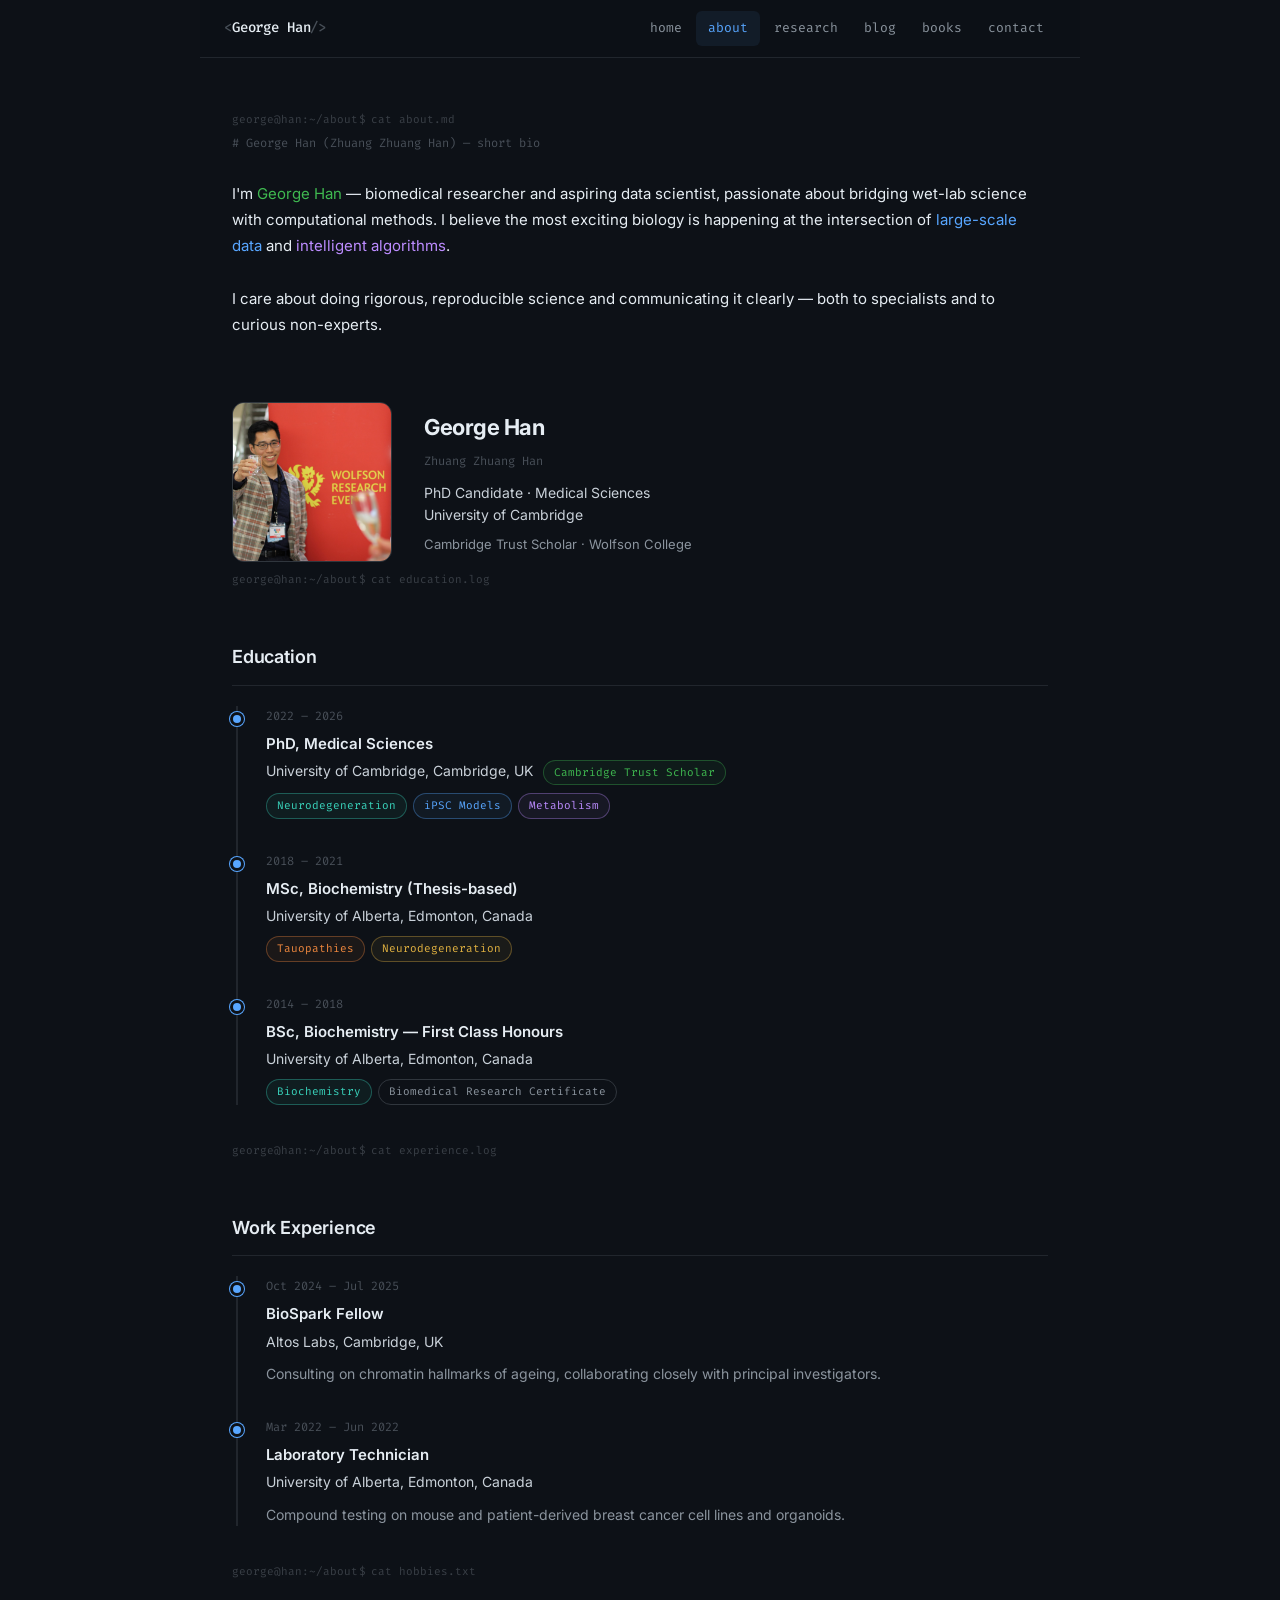
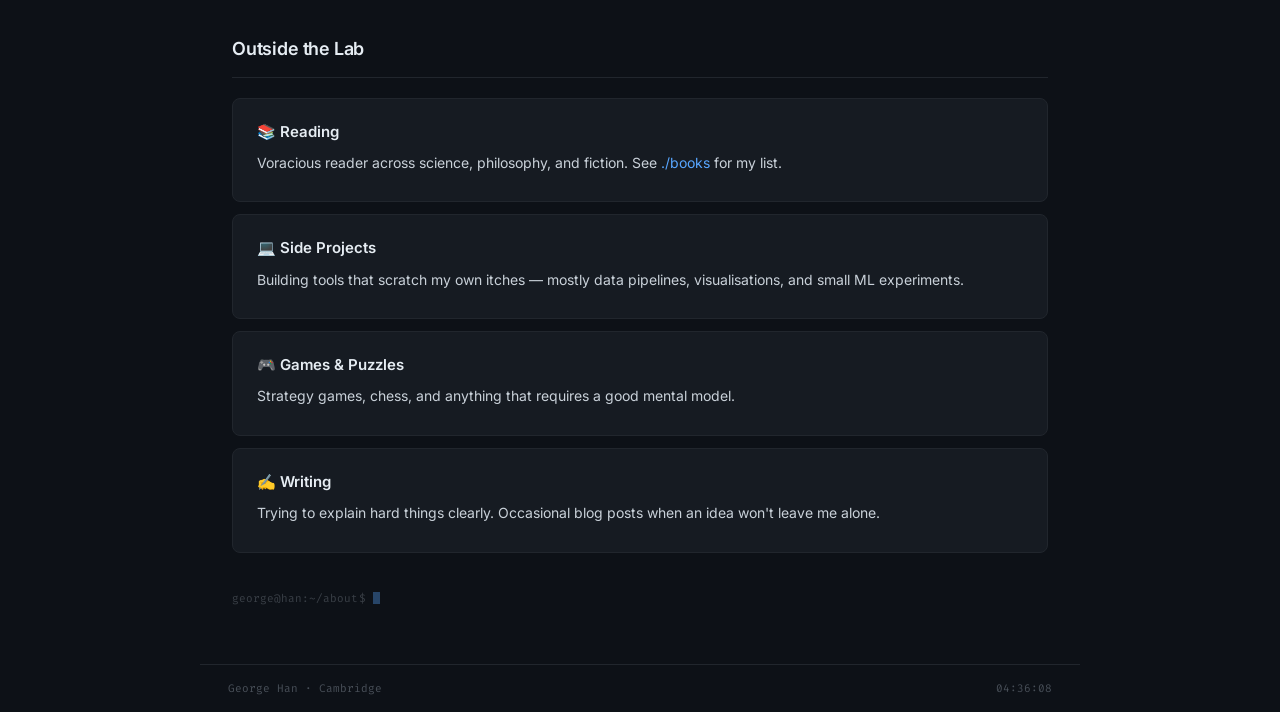
==== about.html @ 1601e727 "Add css, js, img, and blog assets" ====
<!DOCTYPE html>
<html lang="en">
<head>
  <meta charset="UTF-8" />
  <meta name="viewport" content="width=device-width, initial-scale=1.0" />
  <title>About — George Han</title>
  <link rel="stylesheet" href="css/style.css" />
</head>
<body data-page="about.html" data-path="~/about">

  <div class="window">

    <header>
      <a class="site-logo" href="index.html"><span class="lb">&lt;</span>George Han<span class="lb">/&gt;</span></a>
      <nav id="nav"></nav>
    </header>

    <main>

      <div class="prompt">
        <span class="p-user">george</span><span class="p-at">@</span><span class="p-host">han</span><span class="p-sep">:</span><span class="p-path">~/about</span><span class="p-sym">$</span>
        <span class="p-cmd">cat about.md</span>
      </div>

      <div class="output">
        <p class="dimmed cmt">George Han (Zhuang Zhuang Han) — short bio</p>
        <br />
        <p>
          I'm <span class="green">George Han</span> — biomedical researcher and aspiring data scientist,
          passionate about bridging wet-lab science with computational methods.
          I believe the most exciting biology is happening at the intersection of
          <span class="blue">large-scale data</span> and <span class="mauve">intelligent algorithms</span>.
        </p>
        <br />
        <p class="sub0">
          I care about doing rigorous, reproducible science and communicating it clearly —
          both to specialists and to curious non-experts.
        </p>
      </div>

      <!-- Profile photo -->
      <div class="profile-section">
        <img class="profile-photo" src="img/profile.jpeg" alt="George Han" />
        <div class="profile-details">
          <div class="profile-name">George Han</div>
          <div class="profile-legal">Zhuang Zhuang Han</div>
          <div class="profile-title">PhD Candidate · Medical Sciences<br>University of Cambridge</div>
          <div class="profile-inst">Cambridge Trust Scholar · Wolfson College</div>
        </div>
      </div>

      <!-- Education -->
      <div class="prompt">
        <span class="p-user">george</span><span class="p-at">@</span><span class="p-host">han</span><span class="p-sep">:</span><span class="p-path">~/about</span><span class="p-sym">$</span>
        <span class="p-cmd">cat education.log</span>
      </div>

      <div class="output">
        <div class="sh">Education</div>
        <div class="timeline">

          <div class="tl-item">
            <div class="tl-period">2022 – 2026</div>
            <div class="tl-role">PhD, Medical Sciences</div>
            <div class="tl-org">University of Cambridge, Cambridge, UK <span class="tag tg" style="margin-left:6px;">Cambridge Trust Scholar</span></div>
            <div class="tags" style="margin-top:8px;">
              <span class="tag tt">Neurodegeneration</span>
              <span class="tag tb">iPSC Models</span>
              <span class="tag tm">Metabolism</span>
            </div>
          </div>

          <div class="tl-item">
            <div class="tl-period">2018 – 2021</div>
            <div class="tl-role">MSc, Biochemistry (Thesis-based)</div>
            <div class="tl-org">University of Alberta, Edmonton, Canada</div>
            <div class="tags" style="margin-top:8px;">
              <span class="tag tp">Tauopathies</span>
              <span class="tag ty">Neurodegeneration</span>
            </div>
          </div>

          <div class="tl-item">
            <div class="tl-period">2014 – 2018</div>
            <div class="tl-role">BSc, Biochemistry — First Class Honours</div>
            <div class="tl-org">University of Alberta, Edmonton, Canada</div>
            <div class="tags" style="margin-top:8px;">
              <span class="tag tt">Biochemistry</span>
              <span class="tag ts">Biomedical Research Certificate</span>
            </div>
          </div>

        </div>
      </div>

      <!-- Work experience -->
      <div class="prompt">
        <span class="p-user">george</span><span class="p-at">@</span><span class="p-host">han</span><span class="p-sep">:</span><span class="p-path">~/about</span><span class="p-sym">$</span>
        <span class="p-cmd">cat experience.log</span>
      </div>

      <div class="output">
        <div class="sh">Work Experience</div>
        <div class="timeline">

          <div class="tl-item">
            <div class="tl-period">Oct 2024 – Jul 2025</div>
            <div class="tl-role">BioSpark Fellow</div>
            <div class="tl-org">Altos Labs, Cambridge, UK</div>
            <div class="tl-desc">
              Consulting on chromatin hallmarks of ageing, collaborating closely with principal investigators.
            </div>
          </div>

          <div class="tl-item">
            <div class="tl-period">Mar 2022 – Jun 2022</div>
            <div class="tl-role">Laboratory Technician</div>
            <div class="tl-org">University of Alberta, Edmonton, Canada</div>
            <div class="tl-desc">
              Compound testing on mouse and patient-derived breast cancer cell lines and organoids.
            </div>
          </div>

        </div>
      </div>

      <!-- Hobbies -->
      <div class="prompt">
        <span class="p-user">george</span><span class="p-at">@</span><span class="p-host">han</span><span class="p-sep">:</span><span class="p-path">~/about</span><span class="p-sym">$</span>
        <span class="p-cmd">cat hobbies.txt</span>
      </div>

      <div class="output">
        <div class="sh">Outside the Lab</div>
        <div class="card">
          <div class="card-title">📚 Reading</div>
          <p>Voracious reader across science, philosophy, and fiction. See <a href="books.html">./books</a> for my list.</p>
        </div>
        <div class="card blue">
          <div class="card-title">💻 Side Projects</div>
          <p>Building tools that scratch my own itches — mostly data pipelines, visualisations, and small ML experiments.</p>
        </div>
        <div class="card mauve">
          <div class="card-title">🎮 Games &amp; Puzzles</div>
          <p>Strategy games, chess, and anything that requires a good mental model.</p>
        </div>
        <div class="card peach">
          <div class="card-title">✍️ Writing</div>
          <p>Trying to explain hard things clearly. Occasional blog posts when an idea won't leave me alone.</p>
        </div>
      </div>

      <div class="prompt">
        <span class="p-user">george</span><span class="p-at">@</span><span class="p-host">han</span><span class="p-sep">:</span><span class="p-path">~/about</span><span class="p-sym">$</span>
        <span class="cursor"></span>
      </div>

    </main>

    <footer>
      <span>George Han · Cambridge</span>
      <span id="clock"></span>
    </footer>

  </div>

  <script src="js/main.js"></script>
</body>
</html>
---- css/style.css ----
@import url('https://fonts.googleapis.com/css2?family=Inter:wght@300;400;500;600;700&family=Fira+Code:wght@400;500&display=swap');

/* ---- Subtle Geek — Clean Dark ---- */
:root {
  --bg:        #0d1117;
  --surface:   #161b22;
  --surface2:  #0d1117;
  --border:    #21262d;
  --border2:   #30363d;
  --text:      #e6edf3;
  --sub1:      #c9d1d9;
  --sub0:      #8b949e;
  --dimmed:    #484f58;
  --accent:    #58a6ff;
  --accent-h:  #79c0ff;
  --green:     #3fb950;
  --teal:      #39d3bb;
  --mauve:     #bc8cff;
  --yellow:    #e3b341;
  --orange:    #f0883e;
  --red:       #ff7b72;

  --font-sans: 'Inter', -apple-system, BlinkMacSystemFont, 'Segoe UI', sans-serif;
  --font-mono: 'Fira Code', 'JetBrains Mono', Consolas, monospace;
}

*, *::before, *::after { box-sizing: border-box; margin: 0; padding: 0; }
html, body { height: 100%; }

body {
  background: var(--bg);
  color: var(--text);
  font-family: var(--font-sans);
  font-size: 15px;
  line-height: 1.75;
  -webkit-font-smoothing: antialiased;
}

/* ---- Layout ---- */
.window {
  max-width: 880px;
  margin: 0 auto;
  min-height: 100vh;
  display: flex;
  flex-direction: column;
}

/* ---- Header ---- */
header {
  display: flex;
  align-items: center;
  justify-content: space-between;
  padding: 0 24px;
  height: 58px;
  background: rgba(13,17,23,0.9);
  backdrop-filter: blur(12px);
  -webkit-backdrop-filter: blur(12px);
  border-bottom: 1px solid var(--border);
  position: sticky;
  top: 0;
  z-index: 200;
}

.site-logo {
  font-family: var(--font-mono);
  font-size: 14px;
  font-weight: 500;
  color: var(--text);
  text-decoration: none;
  letter-spacing: -0.01em;
  flex-shrink: 0;
}
.site-logo:hover { color: var(--accent); text-decoration: none; }
.site-logo .lb { color: var(--dimmed); }

/* ---- Navigation ---- */
nav {
  display: flex;
  gap: 2px;
  overflow-x: auto;
  scrollbar-width: none;
}
nav::-webkit-scrollbar { display: none; }

nav a {
  padding: 6px 12px;
  color: var(--sub0);
  text-decoration: none;
  font-size: 13px;
  font-family: var(--font-mono);
  border-radius: 6px;
  transition: color 0.15s, background 0.15s;
  white-space: nowrap;
}
nav a:hover { color: var(--text); background: var(--surface); }
nav a.active { color: var(--accent); background: rgba(88,166,255,0.08); }

/* ---- Main ---- */
main {
  flex: 1;
  padding: 52px 32px;
}

/* ---- Section headings ---- */
.sh {
  font-size: 18px;
  font-weight: 600;
  color: var(--text);
  margin: 52px 0 20px;
  padding-bottom: 12px;
  border-bottom: 1px solid var(--border);
  font-family: var(--font-sans);
  letter-spacing: -0.01em;
}
.sh::before { content: none; }

.sh2 {
  font-size: 11px;
  font-weight: 600;
  color: var(--sub0);
  margin: 28px 0 12px;
  font-family: var(--font-mono);
  text-transform: uppercase;
  letter-spacing: 0.1em;
}
.sh2::before { content: none; }

/* ---- Prompt — very subtle, just a trace of geek ---- */
.prompt {
  display: flex;
  align-items: center;
  flex-wrap: wrap;
  gap: 0;
  margin-bottom: 4px;
  font-family: var(--font-mono);
  font-size: 11px;
  opacity: 0.35;
}
.p-user, .p-at, .p-host, .p-sep, .p-path, .p-sym, .p-cmd { color: var(--sub0); }
.p-sym { margin: 0 5px 0 1px; }

/* Cursor */
.cursor {
  display: inline-block;
  width: 7px; height: 1.1em;
  background: var(--accent);
  vertical-align: text-bottom;
  animation: blink 1.1s step-end infinite;
  margin-left: 2px;
}
@keyframes blink { 0%,100%{opacity:1} 50%{opacity:0} }

/* ---- Output / comment ---- */
.output { margin-bottom: 36px; }
.cmt {
  color: var(--dimmed);
  font-family: var(--font-mono);
  font-size: 12px;
}
.cmt::before { content: '# '; }

/* ---- Hero ---- */
.hero-name {
  font-size: clamp(32px, 6vw, 54px);
  font-weight: 700;
  color: var(--text);
  letter-spacing: -0.03em;
  line-height: 1.05;
  margin: 28px 0 12px;
  font-family: var(--font-sans);
}

.tagline {
  color: var(--sub0);
  font-size: 15px;
  margin-bottom: 28px;
}
.tagline .sep { color: var(--border2); margin: 0 10px; }

/* Boot sequence — tucked inside a subtle code box ---- */
#boot {
  font-family: var(--font-mono);
  font-size: 12px;
  color: var(--dimmed);
  line-height: 2;
  min-height: 60px;
  margin-bottom: 36px;
  padding: 16px 20px;
  background: var(--surface);
  border: 1px solid var(--border);
  border-radius: 8px;
}
#boot .ok   { color: var(--green); }
#boot .warn { color: var(--yellow); }
#boot .info { color: var(--accent); }

/* ---- Home quick-links ---- */
.cmd-menu {
  margin: 28px 0;
  display: grid;
  grid-template-columns: repeat(auto-fill, minmax(220px, 1fr));
  gap: 12px;
}
.cmd-item {
  background: var(--surface);
  border: 1px solid var(--border);
  border-radius: 8px;
  padding: 18px 20px;
  display: flex;
  flex-direction: column;
  gap: 6px;
  text-decoration: none;
  color: inherit;
  transition: border-color 0.15s, transform 0.15s;
}
.cmd-item:hover {
  border-color: var(--accent);
  transform: translateY(-1px);
  text-decoration: none;
  color: inherit;
}
.cmd-item .cmd-sym  { color: var(--dimmed); font-size: 11px; font-family: var(--font-mono); }
.cmd-item .cmd-name { color: var(--text); font-weight: 600; font-size: 14px; }
.cmd-item .cmd-desc { color: var(--sub0); font-size: 13px; }

/* ---- Cards ---- */
.card {
  background: var(--surface);
  border: 1px solid var(--border);
  border-radius: 8px;
  padding: 20px 24px;
  margin-bottom: 12px;
  transition: border-color 0.15s;
}
.card:hover { border-color: var(--border2); }
.card.blue, .card.mauve, .card.peach,
.card.teal, .card.yellow { border-color: var(--border); }

.card-title { color: var(--text); font-weight: 600; font-size: 15px; margin-bottom: 4px; }
.card-sub   { color: var(--sub0); font-size: 13px; margin-bottom: 6px; }
.card-date  { color: var(--dimmed); font-size: 12px; font-family: var(--font-mono); }
.card p     { color: var(--sub1); font-size: 14px; margin: 6px 0; }

/* ---- Timeline ---- */
.timeline { border-left: 2px solid var(--border); padding-left: 28px; margin: 4px 0 4px 4px; }
.tl-item  { position: relative; margin-bottom: 32px; }
.tl-item::before {
  content: '';
  position: absolute; left: -33px; top: 9px;
  width: 8px; height: 8px;
  border-radius: 50%;
  background: var(--accent);
  box-shadow: 0 0 0 3px var(--bg), 0 0 0 4px var(--accent);
}
.tl-period { color: var(--dimmed); font-size: 12px; font-family: var(--font-mono); }
.tl-role   { color: var(--text); font-weight: 600; font-size: 15px; margin: 4px 0 2px; }
.tl-org    { color: var(--sub1); font-size: 14px; }
.tl-desc   { color: var(--sub0); font-size: 14px; margin-top: 8px; line-height: 1.65; }

/* ---- Tags ---- */
.tags { margin: 10px 0 0; display: flex; flex-wrap: wrap; gap: 6px; }
.tag {
  display: inline-block;
  padding: 2px 10px;
  font-size: 11px;
  border-radius: 20px;
  border: 1px solid var(--border2);
  color: var(--sub0);
  font-family: var(--font-mono);
}
.tg { color: var(--green);   border-color: rgba(63,185,80,0.35);   background: rgba(63,185,80,0.06);   }
.tb { color: var(--accent);  border-color: rgba(88,166,255,0.35);  background: rgba(88,166,255,0.06);  }
.tm { color: var(--mauve);   border-color: rgba(188,140,255,0.35); background: rgba(188,140,255,0.06); }
.tt { color: var(--teal);    border-color: rgba(57,211,187,0.35);  background: rgba(57,211,187,0.06);  }
.tp { color: var(--orange);  border-color: rgba(240,136,62,0.35);  background: rgba(240,136,62,0.06);  }
.ty { color: var(--yellow);  border-color: rgba(227,179,65,0.35);  background: rgba(227,179,65,0.06);  }
.ts { color: var(--sub0);    border-color: var(--border2); }

/* ---- Inline colours ---- */
.green  { color: var(--green);   }
.blue   { color: var(--accent);  }
.teal   { color: var(--teal);    }
.mauve  { color: var(--mauve);   }
.red    { color: var(--red);     }
.yellow { color: var(--yellow);  }
.peach  { color: var(--orange);  }
.dimmed { color: var(--dimmed);  }
.sky    { color: var(--accent-h);}

/* ---- Links ---- */
a { color: var(--accent); text-decoration: none; }
a:hover { text-decoration: underline; text-underline-offset: 3px; }

/* ---- Code ---- */
pre, code { font-family: var(--font-mono); }
code {
  background: var(--surface);
  border: 1px solid var(--border);
  border-radius: 4px;
  padding: 1px 6px;
  font-size: 13px;
  color: var(--sub1);
}
pre {
  background: var(--surface);
  border: 1px solid var(--border);
  border-radius: 8px;
  padding: 20px;
  overflow-x: auto;
  margin: 16px 0;
}
pre code { background: none; border: none; padding: 0; }

/* ---- Contact form ---- */
.t-form .field { margin-bottom: 20px; }
.t-form label {
  display: block;
  color: var(--sub1);
  margin-bottom: 6px;
  font-size: 13px;
  font-weight: 500;
}
.t-form label::before { content: none; }
.t-form input,
.t-form textarea {
  width: 100%;
  background: var(--surface);
  border: 1px solid var(--border);
  border-radius: 6px;
  color: var(--text);
  font-family: var(--font-sans);
  font-size: 14px;
  padding: 10px 14px;
  outline: none;
  transition: border-color 0.15s, box-shadow 0.15s;
}
.t-form input:focus,
.t-form textarea:focus {
  border-color: var(--accent);
  box-shadow: 0 0 0 3px rgba(88,166,255,0.12);
}
.t-form textarea { resize: vertical; min-height: 130px; }

.btn {
  background: var(--accent);
  border: none;
  border-radius: 6px;
  color: #fff;
  font-family: var(--font-sans);
  font-size: 14px;
  font-weight: 500;
  padding: 10px 28px;
  cursor: pointer;
  transition: background 0.15s, transform 0.1s;
}
.btn:hover { background: var(--accent-h); }
.btn:active { transform: scale(0.98); }

/* ---- Social links ---- */
.socials { display: flex; flex-wrap: wrap; gap: 10px; margin: 16px 0; }
.social-link {
  display: inline-flex;
  align-items: center;
  gap: 8px;
  background: var(--surface);
  border: 1px solid var(--border);
  border-radius: 8px;
  padding: 8px 16px;
  color: var(--sub1);
  font-size: 13px;
  font-family: var(--font-mono);
  text-decoration: none;
  transition: border-color 0.15s, color 0.15s;
}
.social-link:hover { border-color: var(--accent); color: var(--accent); text-decoration: none; }

/* ---- Blog list ---- */
.post-list { list-style: none; }
.post-item {
  padding: 20px 0;
  border-bottom: 1px solid var(--border);
  display: flex;
  gap: 24px;
  align-items: flex-start;
}
.post-item:last-child { border-bottom: none; }
.post-date    { color: var(--dimmed); font-size: 12px; min-width: 90px; margin-top: 3px; font-family: var(--font-mono); }
.post-body    { flex: 1; }
.post-title   { color: var(--text); font-weight: 500; font-size: 15px; }
.post-title:hover { color: var(--accent); text-decoration: none; }
.post-excerpt { color: var(--sub0); font-size: 14px; margin-top: 4px; }

/* ---- Footer ---- */
footer {
  border-top: 1px solid var(--border);
  padding: 14px 28px;
  display: flex;
  justify-content: space-between;
  align-items: center;
  font-family: var(--font-mono);
  font-size: 11px;
  color: var(--dimmed);
  gap: 12px;
}

/* ---- Profile photo ---- */
.profile-section {
  display: flex;
  align-items: center;
  gap: 32px;
  padding: 28px 0 8px;
}
.profile-photo {
  width: 160px;
  min-width: 160px;
  height: 160px;
  object-fit: cover;
  object-position: center top;
  border-radius: 12px;
  border: 1px solid var(--border2);
  display: block;
  background: var(--surface);
}
.profile-details { flex: 1; }
.profile-name {
  font-size: 22px;
  font-weight: 700;
  color: var(--text);
  letter-spacing: -0.02em;
  margin-bottom: 4px;
}
.profile-legal {
  font-size: 12px;
  color: var(--dimmed);
  font-family: var(--font-mono);
  margin-bottom: 10px;
}
.profile-title {
  font-size: 14px;
  color: var(--sub1);
  margin-bottom: 6px;
  line-height: 1.6;
}
.profile-inst {
  font-size: 13px;
  color: var(--sub0);
}

@media (max-width: 520px) {
  .profile-section { flex-direction: column; align-items: flex-start; gap: 20px; }
  .profile-photo { width: 120px; min-width: 120px; height: 120px; }
}

/* ---- Book items ---- */
.book-item {
  display: flex;
  gap: 18px;
  align-items: flex-start;
  padding: 18px 20px;
  background: var(--surface);
  border: 1px solid var(--border);
  border-radius: 8px;
  margin-bottom: 12px;
  transition: border-color 0.15s;
}
.book-item:hover { border-color: var(--border2); }
.book-cover {
  width: 68px;
  min-width: 68px;
  height: 100px;
  object-fit: cover;
  border-radius: 4px;
  background: var(--border);
  display: block;
}
.book-info { flex: 1; }
.book-title  { color: var(--text); font-weight: 600; font-size: 14px; margin-bottom: 4px; line-height: 1.4; }
.book-author { color: var(--sub0); font-size: 13px; }
.book-note   { color: var(--sub1); font-size: 13px; margin-top: 8px; line-height: 1.6; }
.book-status {
  display: inline-block;
  font-size: 11px;
  font-family: var(--font-mono);
  color: var(--green);
  border: 1px solid rgba(63,185,80,0.35);
  background: rgba(63,185,80,0.06);
  border-radius: 20px;
  padding: 1px 9px;
  margin-top: 8px;
}

/* ---- Responsive ---- */
@media (max-width: 640px) {
  main { padding: 32px 16px; }
  .hero-name { font-size: 30px; }
  .cmd-menu { grid-template-columns: 1fr 1fr; }
  header { padding: 0 16px; }
  nav a { padding: 6px 8px; font-size: 12px; }
  .post-item { flex-direction: column; gap: 4px; }
  .post-date { min-width: unset; }
  footer { flex-direction: column; text-align: center; gap: 4px; }
}
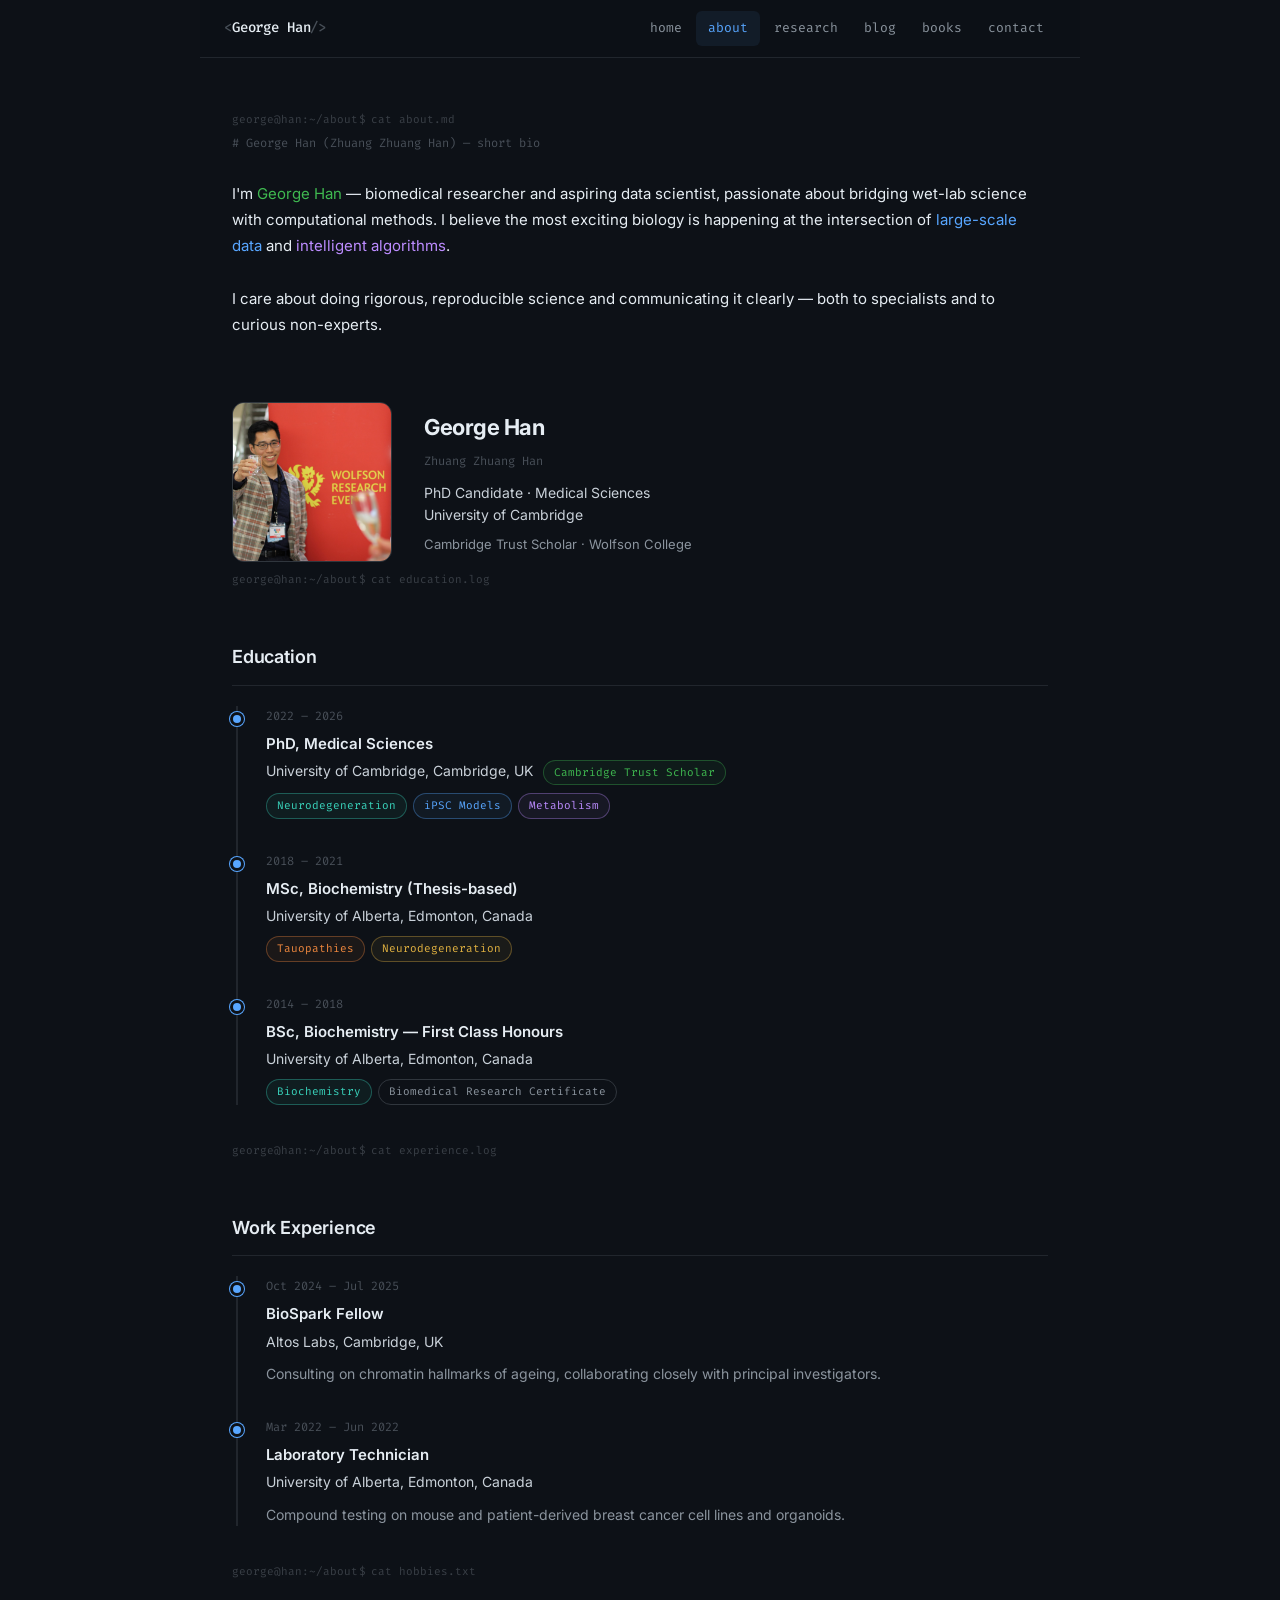
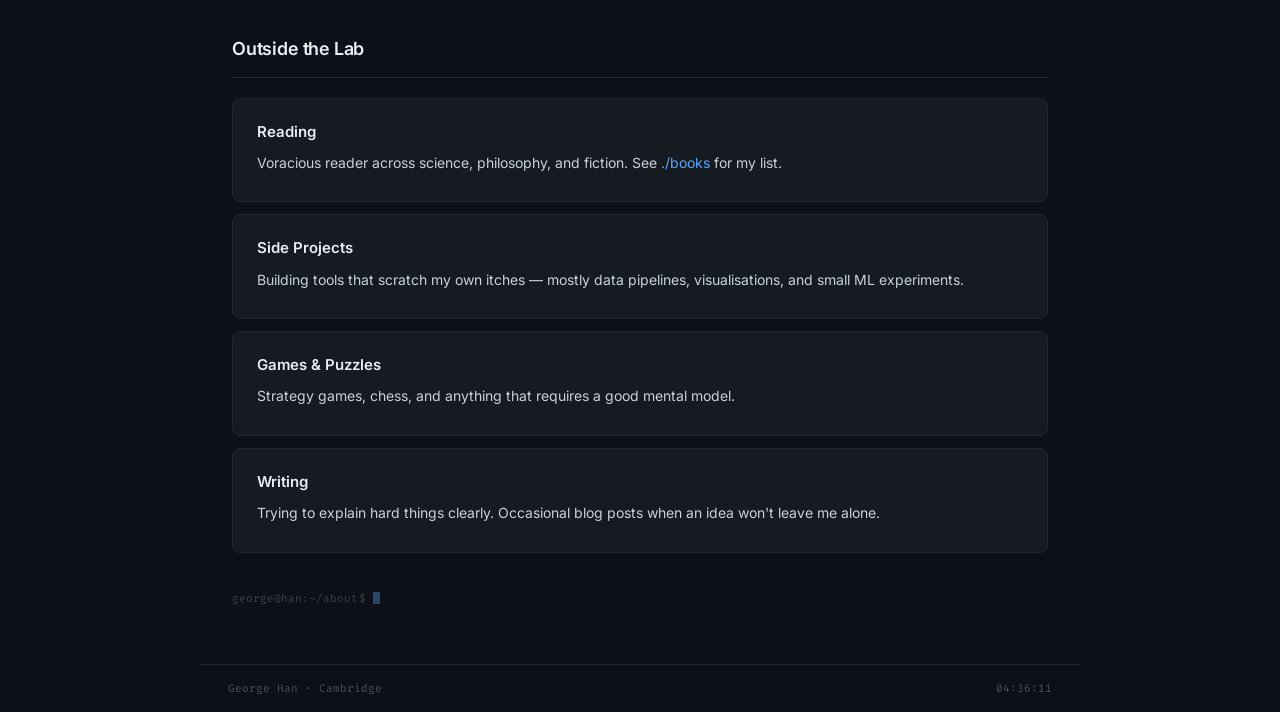
==== commit 983ce04a: "Fix mojibake across published pages" ====
--- a/about.html
+++ b/about.html
@@ -3,7 +3,7 @@
 <head>
   <meta charset="UTF-8" />
   <meta name="viewport" content="width=device-width, initial-scale=1.0" />
-  <title>About — George Han</title>
+  <title>About &mdash; George Han</title>
   <link rel="stylesheet" href="css/style.css" />
 </head>
 <body data-page="about.html" data-path="~/about">
@@ -23,33 +23,31 @@
       </div>
 
       <div class="output">
-        <p class="dimmed cmt">George Han (Zhuang Zhuang Han) — short bio</p>
+        <p class="dimmed cmt">George Han (Zhuang Zhuang Han) &mdash; short bio</p>
         <br />
         <p>
-          I'm <span class="green">George Han</span> — biomedical researcher and aspiring data scientist,
+          I'm <span class="green">George Han</span> &mdash; biomedical researcher and aspiring data scientist,
           passionate about bridging wet-lab science with computational methods.
           I believe the most exciting biology is happening at the intersection of
           <span class="blue">large-scale data</span> and <span class="mauve">intelligent algorithms</span>.
         </p>
         <br />
         <p class="sub0">
-          I care about doing rigorous, reproducible science and communicating it clearly —
+          I care about doing rigorous, reproducible science and communicating it clearly &mdash;
           both to specialists and to curious non-experts.
         </p>
       </div>
 
-      <!-- Profile photo -->
       <div class="profile-section">
         <img class="profile-photo" src="img/profile.jpeg" alt="George Han" />
         <div class="profile-details">
           <div class="profile-name">George Han</div>
           <div class="profile-legal">Zhuang Zhuang Han</div>
-          <div class="profile-title">PhD Candidate · Medical Sciences<br>University of Cambridge</div>
-          <div class="profile-inst">Cambridge Trust Scholar · Wolfson College</div>
+          <div class="profile-title">PhD Candidate &middot; Medical Sciences<br>University of Cambridge</div>
+          <div class="profile-inst">Cambridge Trust Scholar &middot; Wolfson College</div>
         </div>
       </div>
 
-      <!-- Education -->
       <div class="prompt">
         <span class="p-user">george</span><span class="p-at">@</span><span class="p-host">han</span><span class="p-sep">:</span><span class="p-path">~/about</span><span class="p-sym">$</span>
         <span class="p-cmd">cat education.log</span>
@@ -60,7 +58,7 @@
         <div class="timeline">
 
           <div class="tl-item">
-            <div class="tl-period">2022 – 2026</div>
+            <div class="tl-period">2022 &ndash; 2026</div>
             <div class="tl-role">PhD, Medical Sciences</div>
             <div class="tl-org">University of Cambridge, Cambridge, UK <span class="tag tg" style="margin-left:6px;">Cambridge Trust Scholar</span></div>
             <div class="tags" style="margin-top:8px;">
@@ -71,7 +69,7 @@
           </div>
 
           <div class="tl-item">
-            <div class="tl-period">2018 – 2021</div>
+            <div class="tl-period">2018 &ndash; 2021</div>
             <div class="tl-role">MSc, Biochemistry (Thesis-based)</div>
             <div class="tl-org">University of Alberta, Edmonton, Canada</div>
             <div class="tags" style="margin-top:8px;">
@@ -81,8 +79,8 @@
           </div>
 
           <div class="tl-item">
-            <div class="tl-period">2014 – 2018</div>
-            <div class="tl-role">BSc, Biochemistry — First Class Honours</div>
+            <div class="tl-period">2014 &ndash; 2018</div>
+            <div class="tl-role">BSc, Biochemistry &mdash; First Class Honours</div>
             <div class="tl-org">University of Alberta, Edmonton, Canada</div>
             <div class="tags" style="margin-top:8px;">
               <span class="tag tt">Biochemistry</span>
@@ -93,7 +91,6 @@
         </div>
       </div>
 
-      <!-- Work experience -->
       <div class="prompt">
         <span class="p-user">george</span><span class="p-at">@</span><span class="p-host">han</span><span class="p-sep">:</span><span class="p-path">~/about</span><span class="p-sym">$</span>
         <span class="p-cmd">cat experience.log</span>
@@ -104,7 +101,7 @@
         <div class="timeline">
 
           <div class="tl-item">
-            <div class="tl-period">Oct 2024 – Jul 2025</div>
+            <div class="tl-period">Oct 2024 &ndash; Jul 2025</div>
             <div class="tl-role">BioSpark Fellow</div>
             <div class="tl-org">Altos Labs, Cambridge, UK</div>
             <div class="tl-desc">
@@ -113,7 +110,7 @@
           </div>
 
           <div class="tl-item">
-            <div class="tl-period">Mar 2022 – Jun 2022</div>
+            <div class="tl-period">Mar 2022 &ndash; Jun 2022</div>
             <div class="tl-role">Laboratory Technician</div>
             <div class="tl-org">University of Alberta, Edmonton, Canada</div>
             <div class="tl-desc">
@@ -124,7 +121,6 @@
         </div>
       </div>
 
-      <!-- Hobbies -->
       <div class="prompt">
         <span class="p-user">george</span><span class="p-at">@</span><span class="p-host">han</span><span class="p-sep">:</span><span class="p-path">~/about</span><span class="p-sym">$</span>
         <span class="p-cmd">cat hobbies.txt</span>
@@ -133,19 +129,19 @@
       <div class="output">
         <div class="sh">Outside the Lab</div>
         <div class="card">
-          <div class="card-title">📚 Reading</div>
+          <div class="card-title">Reading</div>
           <p>Voracious reader across science, philosophy, and fiction. See <a href="books.html">./books</a> for my list.</p>
         </div>
         <div class="card blue">
-          <div class="card-title">💻 Side Projects</div>
-          <p>Building tools that scratch my own itches — mostly data pipelines, visualisations, and small ML experiments.</p>
+          <div class="card-title">Side Projects</div>
+          <p>Building tools that scratch my own itches &mdash; mostly data pipelines, visualisations, and small ML experiments.</p>
         </div>
         <div class="card mauve">
-          <div class="card-title">🎮 Games &amp; Puzzles</div>
+          <div class="card-title">Games &amp; Puzzles</div>
           <p>Strategy games, chess, and anything that requires a good mental model.</p>
         </div>
         <div class="card peach">
-          <div class="card-title">✍️ Writing</div>
+          <div class="card-title">Writing</div>
           <p>Trying to explain hard things clearly. Occasional blog posts when an idea won't leave me alone.</p>
         </div>
       </div>
@@ -158,7 +154,7 @@
     </main>
 
     <footer>
-      <span>George Han · Cambridge</span>
+      <span>George Han &middot; Cambridge</span>
       <span id="clock"></span>
     </footer>
 
